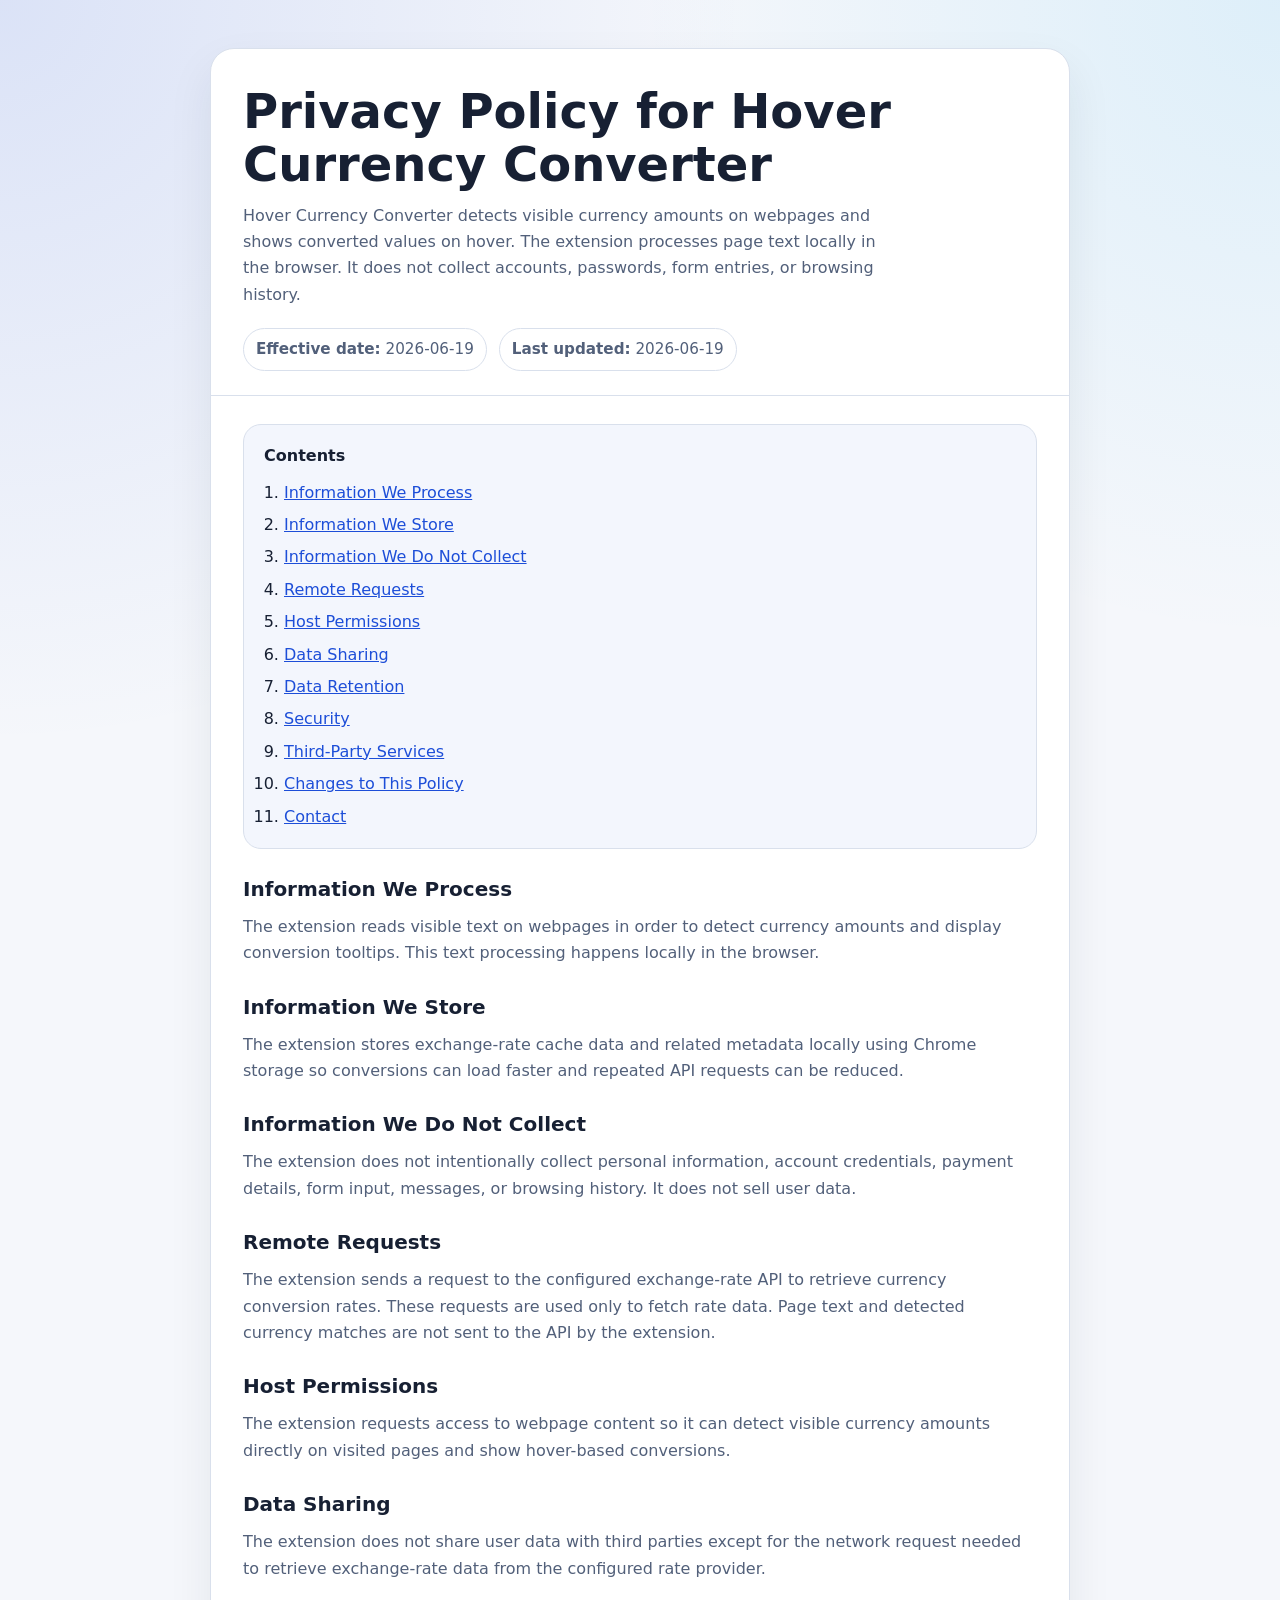
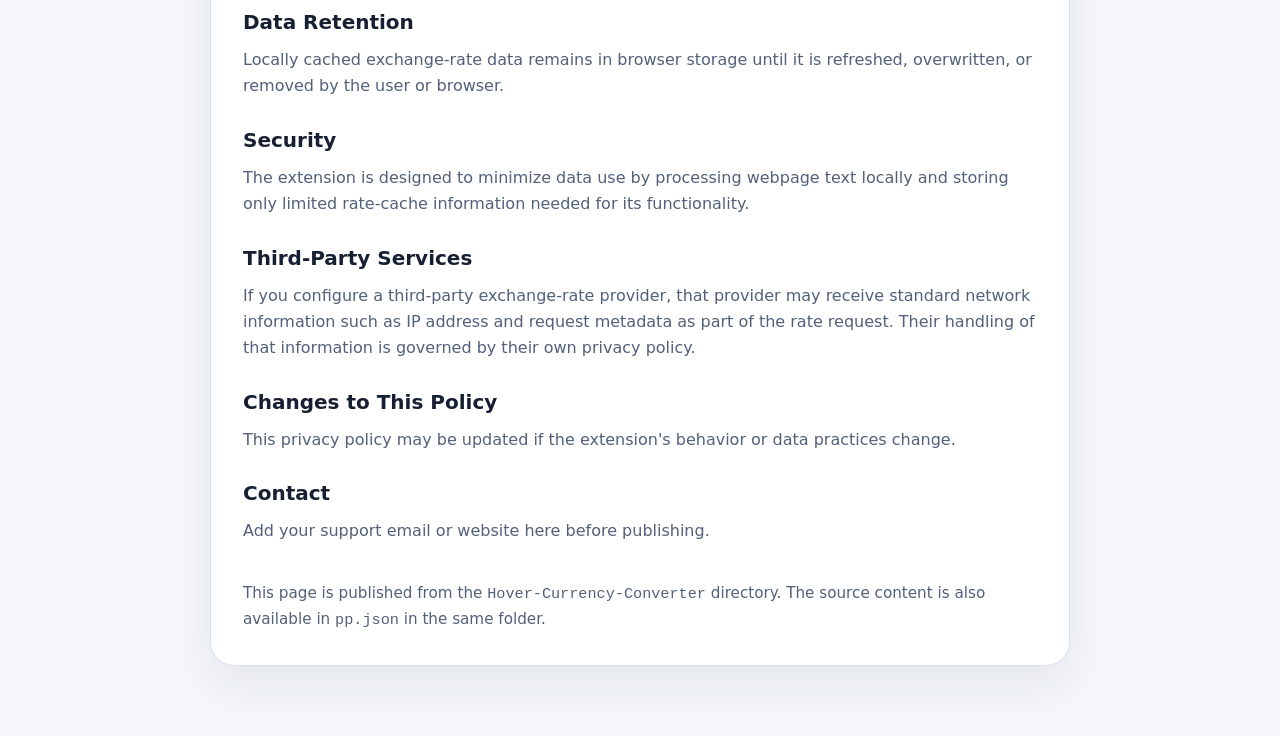
==== hcc/privacy-policy.html @ 58b80257 "privacy policy" ====
<!doctype html>
<html lang="en">
<head>
    <meta charset="utf-8" />
    <meta name="viewport" content="width=device-width, initial-scale=1" />
    <title>Hover Currency Converter Privacy Policy</title>
    <meta
        name="description"
        content="Privacy Policy for Hover Currency Converter, a browser extension that detects visible currency amounts on webpages and shows converted values on hover."
    />
    <style>
        :root {
            color-scheme: light dark;
            --bg: #f5f7fb;
            --surface: #ffffff;
            --text: #172033;
            --muted: #52607a;
            --border: #d9e0ec;
            --accent: #1d4ed8;
            --shadow: 0 20px 45px rgba(23, 32, 51, 0.08);
        }

        @media (prefers-color-scheme: dark) {
            :root {
                --bg: #0f172a;
                --surface: #111c34;
                --text: #e5ecf8;
                --muted: #b6c2d9;
                --border: #23314f;
                --accent: #7cb4ff;
                --shadow: 0 20px 45px rgba(0, 0, 0, 0.28);
            }
        }

        * {
            box-sizing: border-box;
        }

        body {
            margin: 0;
            background:
                radial-gradient(circle at top left, rgba(29, 78, 216, 0.12), transparent 28%),
                radial-gradient(circle at top right, rgba(14, 165, 233, 0.1), transparent 24%),
                var(--bg);
            color: var(--text);
            font: 16px/1.65 system-ui, -apple-system, BlinkMacSystemFont, "Segoe UI", sans-serif;
        }

        .container {
            max-width: 900px;
            margin: 0 auto;
            padding: 48px 20px 72px;
        }

        .card {
            background: var(--surface);
            border: 1px solid var(--border);
            border-radius: 24px;
            box-shadow: var(--shadow);
            overflow: hidden;
        }

        header {
            padding: 36px 32px 24px;
            border-bottom: 1px solid var(--border);
        }

        h1 {
            margin: 0 0 12px;
            font-size: clamp(2rem, 5vw, 3rem);
            line-height: 1.1;
        }

        .summary {
            margin: 0;
            max-width: 65ch;
            color: var(--muted);
        }

        .meta {
            display: flex;
            flex-wrap: wrap;
            gap: 12px;
            margin-top: 20px;
            color: var(--muted);
            font-size: 0.95rem;
        }

        .pill {
            padding: 8px 12px;
            border: 1px solid var(--border);
            border-radius: 999px;
            background: rgba(255, 255, 255, 0.35);
        }

        main {
            padding: 28px 32px 36px;
        }

        nav {
            margin-bottom: 24px;
            padding: 18px 20px;
            border: 1px solid var(--border);
            border-radius: 18px;
            background: rgba(29, 78, 216, 0.05);
        }

        nav strong {
            display: block;
            margin-bottom: 10px;
        }

        nav ol {
            margin: 0;
            padding-left: 20px;
        }

        nav li + li {
            margin-top: 6px;
        }

        section + section {
            margin-top: 24px;
        }

        h2 {
            margin: 0 0 8px;
            font-size: 1.25rem;
        }

        p {
            margin: 0;
            color: var(--muted);
        }

        a {
            color: var(--accent);
        }

        footer {
            padding: 0 32px 32px;
            color: var(--muted);
            font-size: 0.95rem;
        }

        @media (max-width: 640px) {
            header,
            main,
            footer {
                padding-left: 20px;
                padding-right: 20px;
            }
        }
    </style>
</head>
<body>
    <div class="container">
        <article class="card">
            <header>
                <h1>Privacy Policy for Hover Currency Converter</h1>
                <p class="summary">
                    Hover Currency Converter detects visible currency amounts on webpages and shows converted values on hover.
                    The extension processes page text locally in the browser. It does not collect accounts, passwords,
                    form entries, or browsing history.
                </p>
                <div class="meta">
                    <span class="pill"><strong>Effective date:</strong> 2026-06-19</span>
                    <span class="pill"><strong>Last updated:</strong> 2026-06-19</span>
                </div>
            </header>

            <main>
                <nav aria-label="Table of contents">
                    <strong>Contents</strong>
                    <ol>
                        <li><a href="#information-we-process">Information We Process</a></li>
                        <li><a href="#information-we-store">Information We Store</a></li>
                        <li><a href="#information-we-do-not-collect">Information We Do Not Collect</a></li>
                        <li><a href="#remote-requests">Remote Requests</a></li>
                        <li><a href="#host-permissions">Host Permissions</a></li>
                        <li><a href="#data-sharing">Data Sharing</a></li>
                        <li><a href="#data-retention">Data Retention</a></li>
                        <li><a href="#security">Security</a></li>
                        <li><a href="#third-party-services">Third-Party Services</a></li>
                        <li><a href="#changes-to-this-policy">Changes to This Policy</a></li>
                        <li><a href="#contact">Contact</a></li>
                    </ol>
                </nav>

                <section id="information-we-process">
                    <h2>Information We Process</h2>
                    <p>
                        The extension reads visible text on webpages in order to detect currency amounts and display
                        conversion tooltips. This text processing happens locally in the browser.
                    </p>
                </section>

                <section id="information-we-store">
                    <h2>Information We Store</h2>
                    <p>
                        The extension stores exchange-rate cache data and related metadata locally using Chrome storage so
                        conversions can load faster and repeated API requests can be reduced.
                    </p>
                </section>

                <section id="information-we-do-not-collect">
                    <h2>Information We Do Not Collect</h2>
                    <p>
                        The extension does not intentionally collect personal information, account credentials, payment
                        details, form input, messages, or browsing history. It does not sell user data.
                    </p>
                </section>

                <section id="remote-requests">
                    <h2>Remote Requests</h2>
                    <p>
                        The extension sends a request to the configured exchange-rate API to retrieve currency conversion
                        rates. These requests are used only to fetch rate data. Page text and detected currency matches
                        are not sent to the API by the extension.
                    </p>
                </section>

                <section id="host-permissions">
                    <h2>Host Permissions</h2>
                    <p>
                        The extension requests access to webpage content so it can detect visible currency amounts
                        directly on visited pages and show hover-based conversions.
                    </p>
                </section>

                <section id="data-sharing">
                    <h2>Data Sharing</h2>
                    <p>
                        The extension does not share user data with third parties except for the network request needed
                        to retrieve exchange-rate data from the configured rate provider.
                    </p>
                </section>

                <section id="data-retention">
                    <h2>Data Retention</h2>
                    <p>
                        Locally cached exchange-rate data remains in browser storage until it is refreshed, overwritten,
                        or removed by the user or browser.
                    </p>
                </section>

                <section id="security">
                    <h2>Security</h2>
                    <p>
                        The extension is designed to minimize data use by processing webpage text locally and storing only
                        limited rate-cache information needed for its functionality.
                    </p>
                </section>

                <section id="third-party-services">
                    <h2>Third-Party Services</h2>
                    <p>
                        If you configure a third-party exchange-rate provider, that provider may receive standard network
                        information such as IP address and request metadata as part of the rate request. Their handling of
                        that information is governed by their own privacy policy.
                    </p>
                </section>

                <section id="changes-to-this-policy">
                    <h2>Changes to This Policy</h2>
                    <p>
                        This privacy policy may be updated if the extension's behavior or data practices change.
                    </p>
                </section>

                <section id="contact">
                    <h2>Contact</h2>
                    <p>Add your support email or website here before publishing.</p>
                </section>
            </main>

            <footer>
                This page is published from the <code>Hover-Currency-Converter</code> directory. The source content is also
                available in <code>pp.json</code> in the same folder.
            </footer>
        </article>
    </div>
</body>
</html>
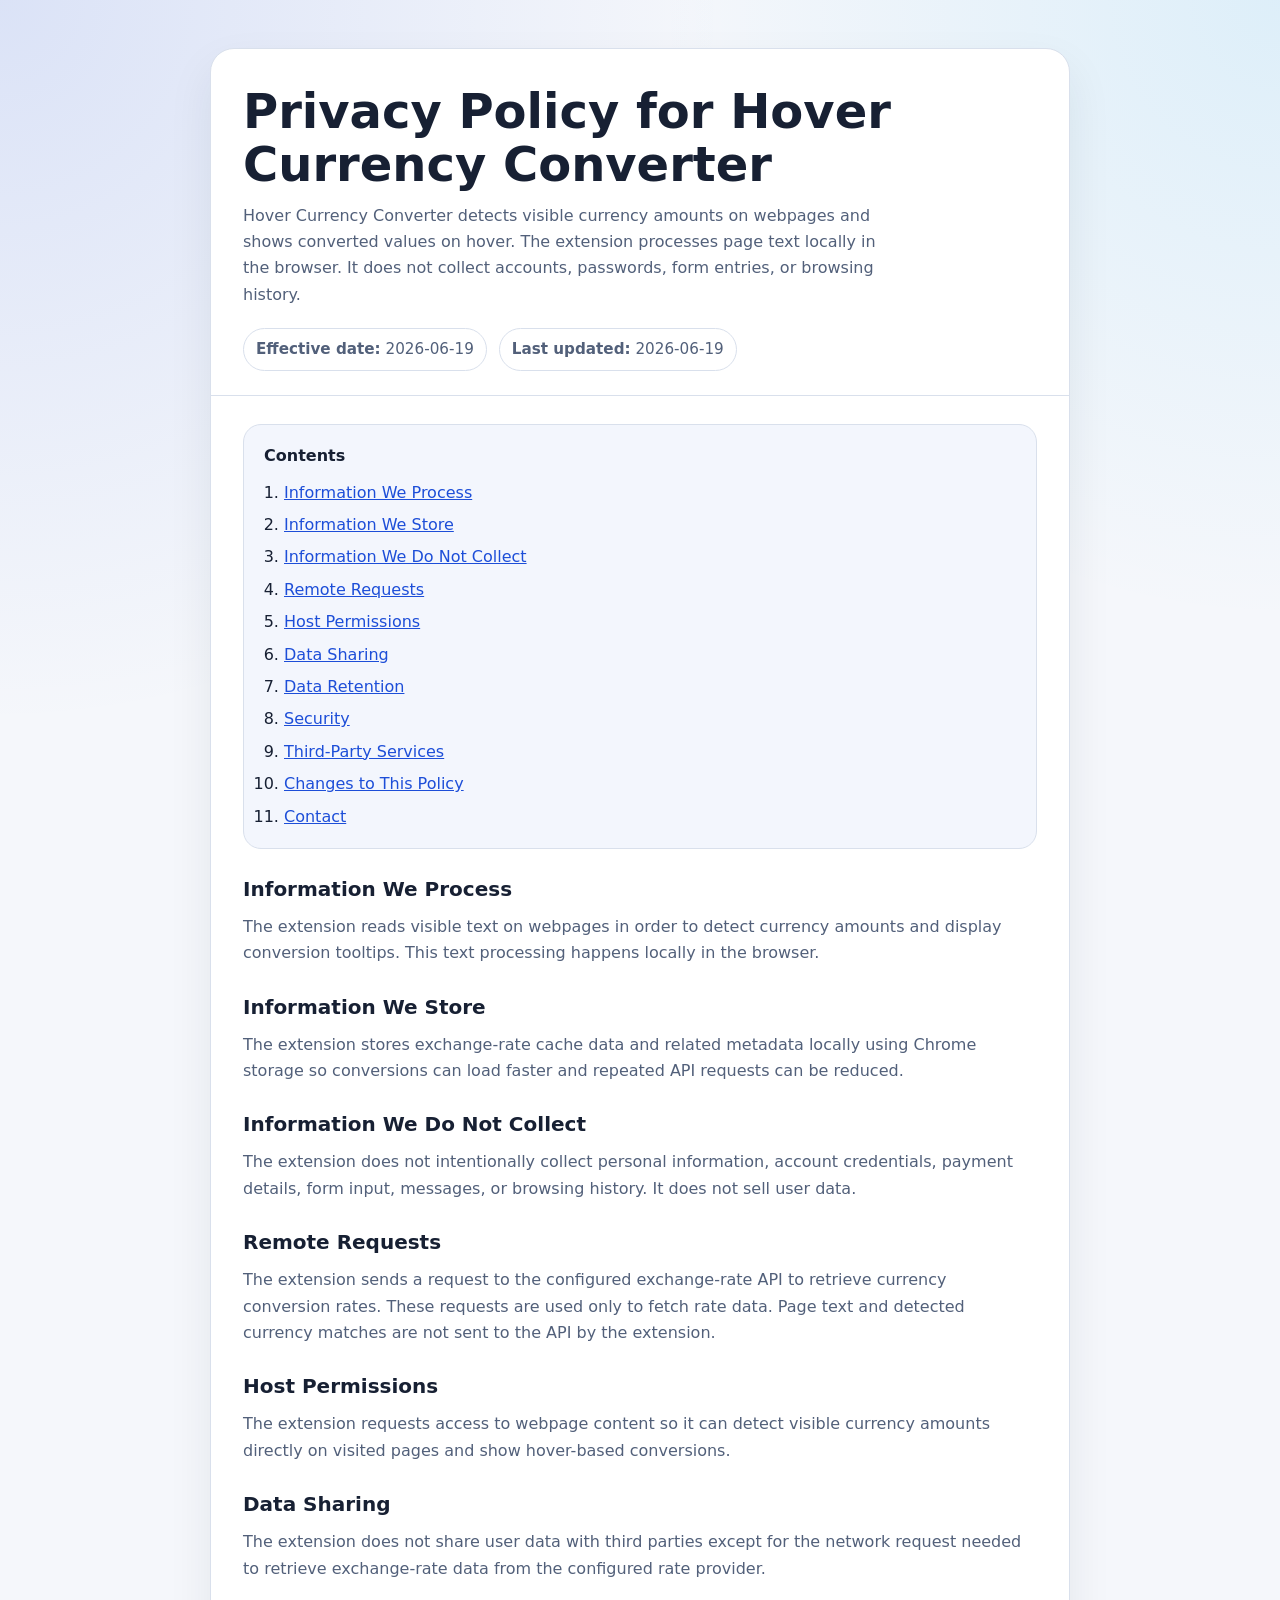
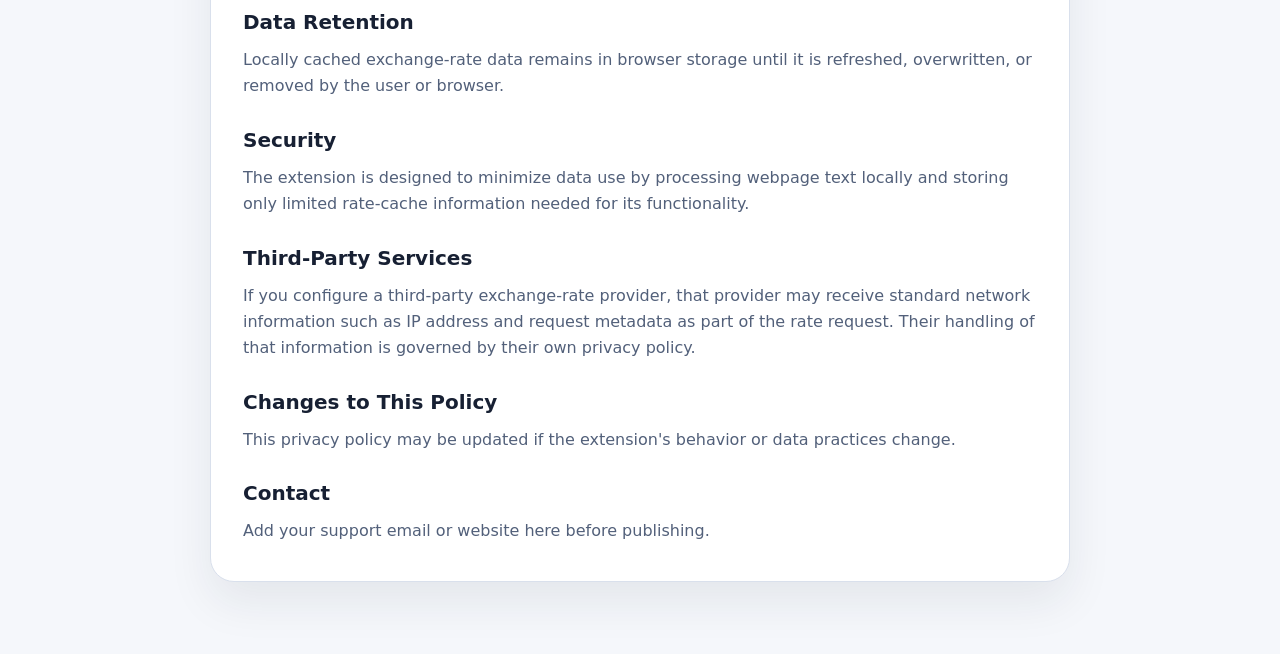
==== commit d95fbfb5: "changes" ====
--- a/hcc/privacy-policy.html
+++ b/hcc/privacy-policy.html
@@ -273,11 +273,6 @@
                     <p>Add your support email or website here before publishing.</p>
                 </section>
             </main>
-
-            <footer>
-                This page is published from the <code>Hover-Currency-Converter</code> directory. The source content is also
-                available in <code>pp.json</code> in the same folder.
-            </footer>
         </article>
     </div>
 </body>
